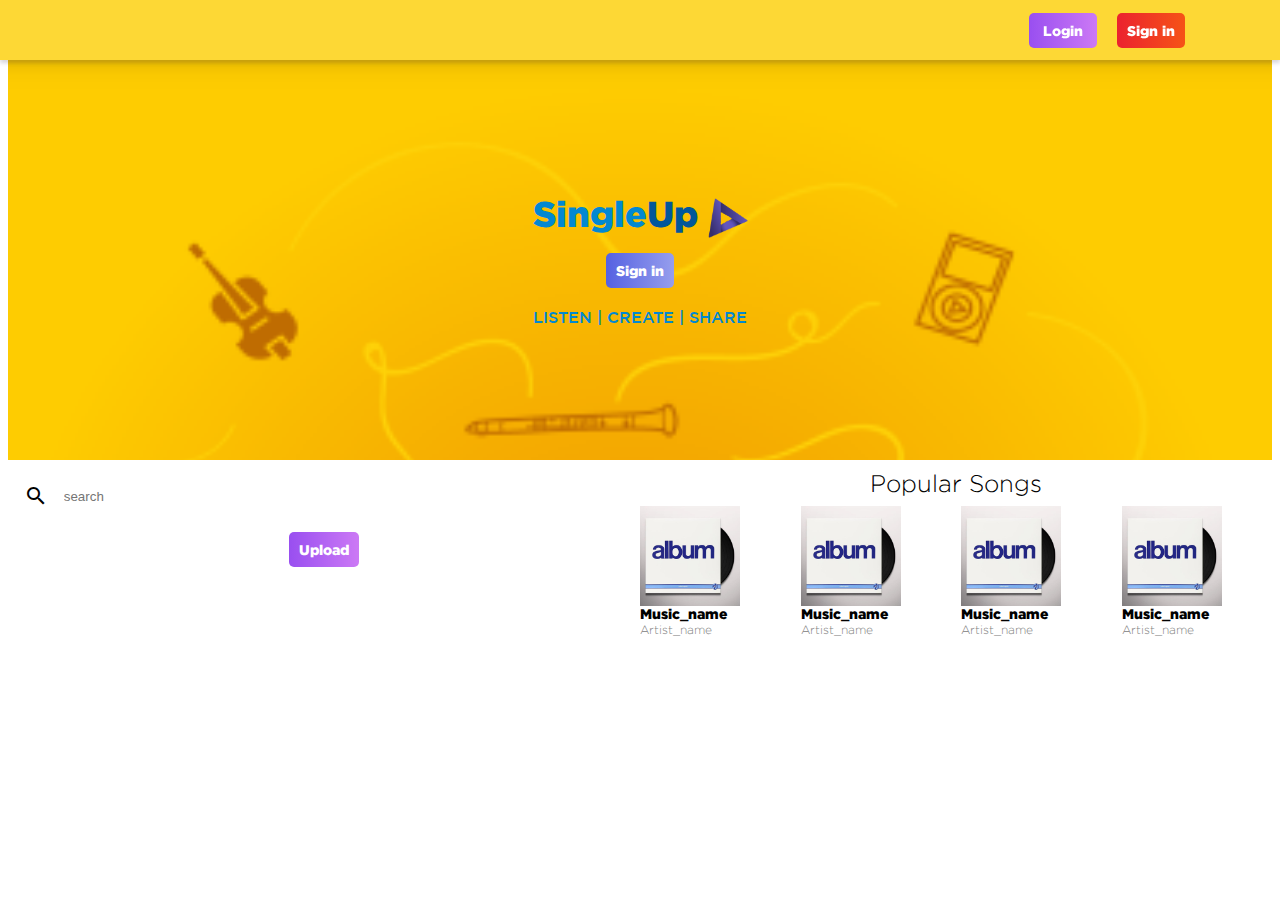
==== index.html @ a3024977 "first commit" ====
<!DOCTYPE html>
<html lang="en">
<head>
  <meta charset="UTF-8">
  <meta http-equiv="X-UA-Compatible" content="IE=edge">
  <meta name="viewport" content="width=device-width, initial-scale=1.0">
  <link rel="stylesheet" href="./index.css">
  <link href="https://fonts.googleapis.com/icon?family=Material+Icons"
      rel="stylesheet">
  <title>Single Up</title>
</head>
<body>
  <header class="header_container">
    <nav class="header_navbar">
      <ul class="header_navbar_ul">
        <div class="header_authentication_btns_container">
          <button class="btn_container btn_background_login" id="login_btn">
            <p class="btn_text">Login</p>
          </button>

          <button class="btn_container btn_background_register" id="signin_btn">
            <p class="btn_text">Sign in</p>
          </button>
        </div>
      </ul>
    </nav>
  </header>

  <div class="modal_display" id="modal_display">
    <p class="close_modal" id="close_modal">Close</p>

    <div class="modal_container">
      <div class="modal_content">
        <div class="modal_header">
          <img 
            class="modal_header_img"
            src="./images/avatar.png" 
            alt="avatar">
        </div>

        <p class="modal_content_title">Log into your account</p>
      
        <form class="form">
          <div class="input_container">
            <span class="material-icons input_icon">person</span>

            <input 
              type="text" 
              class="input_field"
              placeholder="email"
            >
          </div>

          <div class="input_container">
            <span class="material-icons input_icon">vpn_key</span>

            <input 
              type="password" 
              class="input_field"
              placeholder="password"
            >
          </div>


          <button class="modal_button_container">
            <p class="modal_button_text">Log in to your account</p>
          </button>

          <button class="modal_button_container_social_authentication modal_button_google">
            <img
              class="modal_button_img_social_authentication"
              src="./images/google_icon.svg" 
              alt="google icon"
            >

            <p class="modal_button_text_google">Sign in with google</p>
          </button>
        </form>
      </div>
    </div>
  </div>

  <div class="page_content">
    <div class="apresentation_container">
      <div class="apresentation_text_title_container">
        <h2 class="apresentation_text_title">Single</h2>
        <h2 class="apresentation_text_title_dark">Up</h2>

        <img
          class="apresentation_img"
          src="./images/logo.png" 
          alt="logo singleup"
        >
      </div>

      <button class="btn_container">
        <p class="btn_text">Sign in</p>
      </button>

      <p class="apresentation_text_description">LISTEN | CREATE | SHARE</p>
    </div>

    <div class="suggestions_container">
      <div class="search_container">
        <div class="input_container">
          <span class="material-icons nav_li_icon">search</span>
    
          <input 
            type="text" 
            class="input_field"
            placeholder="search"
          >
        </div>

        <button class="btn_container btn_background_upload">
          <p class="btn_text">Upload</p>
        </button>
      </div>

      <div class="popular_songs_container">
        <h5 class="popular_songs_text">Popular Songs</h5>

        <div class="cards_grid">
          <div class="card_container">
            <img
              class="card_img"
              src="./images/album_example.jpg" 
              alt="album image"
            >

            <p class="card_text_music">Music_name</p>
            <p class="card_text_artist">Artist_name</p>
          </div>

          <div class="card_container">
            <img
              class="card_img"
              src="./images/album_example.jpg" 
              alt="album image"
            >

            <p class="card_text_music">Music_name</p>
            <p class="card_text_artist">Artist_name</p>
          </div>

          <div class="card_container">
            <img
              class="card_img"
              src="./images/album_example.jpg" 
              alt="album image"
            >

            <p class="card_text_music">Music_name</p>
            <p class="card_text_artist">Artist_name</p>
          </div>

          <div class="card_container">
            <img
              class="card_img"
              src="./images/album_example.jpg" 
              alt="album image"
            >

            <p class="card_text_music">Music_name</p>
            <p class="card_text_artist">Artist_name</p>
          </div>
        </div>
      </div>
    </div>
  </div>
</body>
<script src="./index.js"></script>
</html>
---- index.css ----
/* Fonts */
@font-face {
  font-family: "Gotham";
  src: url("./fonts/Gotham/Gotham-Light.otf");
  font-style: normal;
  font-weight: 400;
  font-display: swap;
}

@font-face {
  font-family: "Gotham";
  src: url("./fonts/Gotham/GothamMedium.ttf");
  font-style: normal;
  font-weight: 500;
  font-display: swap;
}

@font-face {
  font-family: "Gotham";
  src: url("./fonts/Gotham/GothamMediumItalic.ttf");
  font-style: italic;
  font-weight: 500;
  font-display: swap;
}

@font-face {
  font-family: "Gotham";
  src: url("./fonts/Gotham/Gotham-Black.otf");
  font-style: normal;
  font-weight: bold;
  font-display: swap;
}

@font-face {
  font-family: "Gotham";
  src: url("./fonts/Gotham/GothamBoldItalic.otf");
  font-style: italic;
  font-weight: bold;
  font-display: swap;
}

/* HEADER */
.header_container {
  position: fixed;
  top: 0px;
  left: 0px;

  height: 60px;
  width: 100%;

  display: flex;
  flex-direction: row;
  justify-content: space-around;
  
  background-color: #fdd835;
  box-shadow: 0 3px 4px rgb(58 46 68 / 20%);
  border-bottom-color: transparent !important;
}

.header_navbar {
  height: 100%;
  width: 100%;

  display: flex;
  flex-direction: row;
  
  justify-content: flex-end;
  align-items: center;
}

.header_navbar_ul {
  margin-right: 15px;
}

.header_navbar_li {
  list-style-type: none;

  padding-left: .5rem;
  padding-right: 0 !important;
}

.header_authentication_btns_container {
  height: fit-content;
  
  display: grid;
  grid-template-columns: repeat(2, 1fr);
  gap: 20px;
}

@media (min-width: 770px) {
  .header_navbar_ul {
    margin-right: 95px;
  }
}

/* Button */
.btn_container {
  cursor: pointer;

  padding: 10px;
  
  border: none;
  border-radius: 5px;
  
  background-color: #5561e2;
  background-image: linear-gradient(90deg, #5561e2 0, #969eed 50%, #5561e2 100%);
  background-size: 200%;

  transition: 0.5s;
}

.btn_background_login {
  background-image: linear-gradient(90deg, #994FF0 0, #CC79F5 50%, #994FF0 100%);
}

.btn_background_register {
  background-image: linear-gradient(90deg, #EB222F 0, #F65316 50%, #EB222F 100%);
}

.btn_background_upload {
  background-image: linear-gradient(90deg, #994FF0 0, #CC79F5 50%, #994FF0 100%);
}

.btn_container:hover {
  opacity: 0.7;
}

.btn_container:focus {
  outline: none;
}

.btn_text {
  margin: 0;

  font-family: 'Gotham';
  font-size: 14px;
  font-weight: bold;
  color: #FFF;
}

/* Page_Content */
.page_content {
  height: calc(100vh - 60px);
  width: 100%;

  margin-top: 60px;
}

.apresentation_container {
  height: 400px;
  width: 100%;

  display: flex;
  flex-direction: column;
  justify-content: center;
  align-items: center;

  background-image: url("./images/background_image.png");
  background-repeat: no-repeat;
  background-size: cover;
}

.apresentation_text_title_container {
  display: flex;
  flex-direction: row;
  align-items: center;

  margin-bottom: 10px;
}

.apresentation_text_title {
  margin: 0;
  margin-bottom: 10px;

  text-align: center;

  font-family: "Gotham";
  font-size: 36px;
  font-weight: bold;

  color: #0288d1;
}

.apresentation_text_title_dark {
  margin: 0;
  margin-bottom: 10px;

  text-align: center;

  font-family: "Gotham";
  font-size: 36px;
  font-weight: bold;

  color: #01579b;
}

.apresentation_img {
  height: 40px;
  width: 40px;

  margin-left: 10px;
}

.apresentation_text_description {
  width: 60%;
  
  margin: 0;
  margin-top: 20px;

  text-align: center;

  font-family: 'Gotham';
  font-size: 16px;
  font-weight: 500;

  color: #0288d1;
}

.suggestions_container {
  width: 100%;

  display: grid;
  grid-template-columns: repeat(2, 1fr);
  justify-content: start;
  align-content: start;
}

.search_container {
  display: flex;
  flex-direction: column;
  align-items: center;
}

.popular_songs_container {
  display: flex;
  flex-direction: column;
}

.popular_songs_text {
  margin: 0;
  margin-top: 10px;

  text-align: center;

  font-family: 'Gotham';
  font-size: 24px;
  font-weight: 400;
}

@media (max-width: 600px) {
  .suggestions_container {
    grid-template-columns: 1fr;
  }
}

/* INPUT */
.input_container {
  width: 95%;
  height: fit-content;

  display: flex;
  flex-direction: row;
  align-items: center;
  justify-content: center;

  /* width: fit-content; */

  margin: 10px;
}

.input_field {
  height: 2.5rem;
  width: 100%;

  line-height: 26px;
  padding: .375rem 1rem;
  
  border: none;

  background-color: transparent;
}

.input_field:focus {
  box-shadow: 0 0 0 0;
  border: 0 none;
  outline: 0;
}

.input_icon {
  color: #838daa;
  transition: .5s;
}

/* CARD */
.cards_grid {
  width: 100%;

  margin-top: 10px;

  display: grid;
  grid-template-columns: repeat(auto-fit, minmax(100px, auto));
  gap: 10px;
}

.card_container {
  display: flex;
  flex-direction: column;

  width: fit-content;
}

.card_img {
  height: 100px;
  width: 100px;
}

.card_text_music {
  margin: 0;
  margin-bottom: 2px;

  font-family: 'Gotham';
  font-size: 14px;
  font-weight: bold;
}

.card_text_artist {
  margin: 0;

  font-family: 'Gotham';
  font-size: 12px;

  color: grey;
}

/* MODAL */
.modal_display {
  position: fixed;

  height: 100vh;
  width: 100%;

  display: none;
  flex-direction: column;
  justify-content: center;
  align-items: center;

  background: rgba(0, 0, 0, 0.3);
  transition: 5s;
}

.close_modal {
  position: absolute;
  top: 80px;
  right: 50px;

  cursor: pointer;
}

.modal_container {
  width: 100%;
  max-width: 430px;
  /* height: 200px; */

  border-radius: 12px;

  z-index: 1000;

  background-color: #FFF;
}

.modal_content {
  padding: 2rem;

  display: flex;
  flex-direction: column;
  align-items: center;
}

.modal_header {
  height: 90px;
  width: 100%;

  display: grid;
  justify-content: center;

  background-color: #5561e2;
  background-image: url(../../public/assets/images/geo-bg.png);
  background-repeat: no-repeat;
  background-size: cover;

  border: none;
  border-radius: 8px;
}

.modal_header_img {
  height: 80px;
  width: 80px;
  
  margin-top: 40px;
  
  border-radius: 50%;
}

.modal_content_title {
  margin-top: 35px;

  font-family: 'Gotham';
  font-weight: 500;
  color: #4f515b;
  font-size: 1.359em;
  
  text-align: center;
}

/* MODAL BUTTON */
.modal_button_container {
  width: 100%;
  min-height: 2.5rem;
  
  cursor: pointer;
  
  margin-top: 15px;
  padding: .375rem 2rem;
  padding-top: calc(.375rem + 1px);
  padding-bottom: calc(.375rem + 1px);
  
  background-color: #5561e2;
  background-image: linear-gradient(90deg, #5561e2 0, #969eed 50%, #5561e2 100%);
  background-size: 200%;
  
  border: none;
  border-radius: 10px;
  
  text-align: center;
  font-weight: normal;
  text-decoration: none;
  color: #fff;

  box-shadow: 0 1px 2px 0 rgb(85 97 226 / 50%);
}

.modal_button_container_social_authentication {
  width: 100%;
  min-height: 2.5rem;

  display: flex;
  flex-direction: row;
  justify-content: center;
  align-items: center;
  
  cursor: pointer;
  
  margin-top: 15px;
  padding: .375rem 2rem;
  padding-top: calc(.375rem + 1px);
  padding-bottom: calc(.375rem + 1px);
  
  background-color: #5561e2;
  background-image: linear-gradient(90deg, #5561e2 0, #969eed 50%, #5561e2 100%);
  background-size: 200%;
  
  border: none;
  border-radius: 10px;
  
  text-align: center;
  font-weight: normal;
  text-decoration: none;
  color: #fff;

  box-shadow: 0 1px 2px 0 rgb(85 97 226 / 50%);
}

.modal_button_google {
  background-color: #FFF;
  background-image: none;
  border-style: solid;
  border-width: 1px;
  border-color: #333;
}

.modal_button_img_social_authentication {
  height: 20px;
  width: 20px;

  margin-right: 10px;
}

.modal_button_text {
  margin: 0;

  text-align: center;
  font-family: 'Gotham';
  font-size: 14px;

  color: #FFF;
}

.modal_button_text_google {
  margin: 0;

  text-align: center;
  font-family: 'Gotham';
  font-size: 14px;

  color: #333;
}

/* FORM */
.form {
  width: 80%;

  display: flex;
  flex-direction: column;
  align-items: center;
}
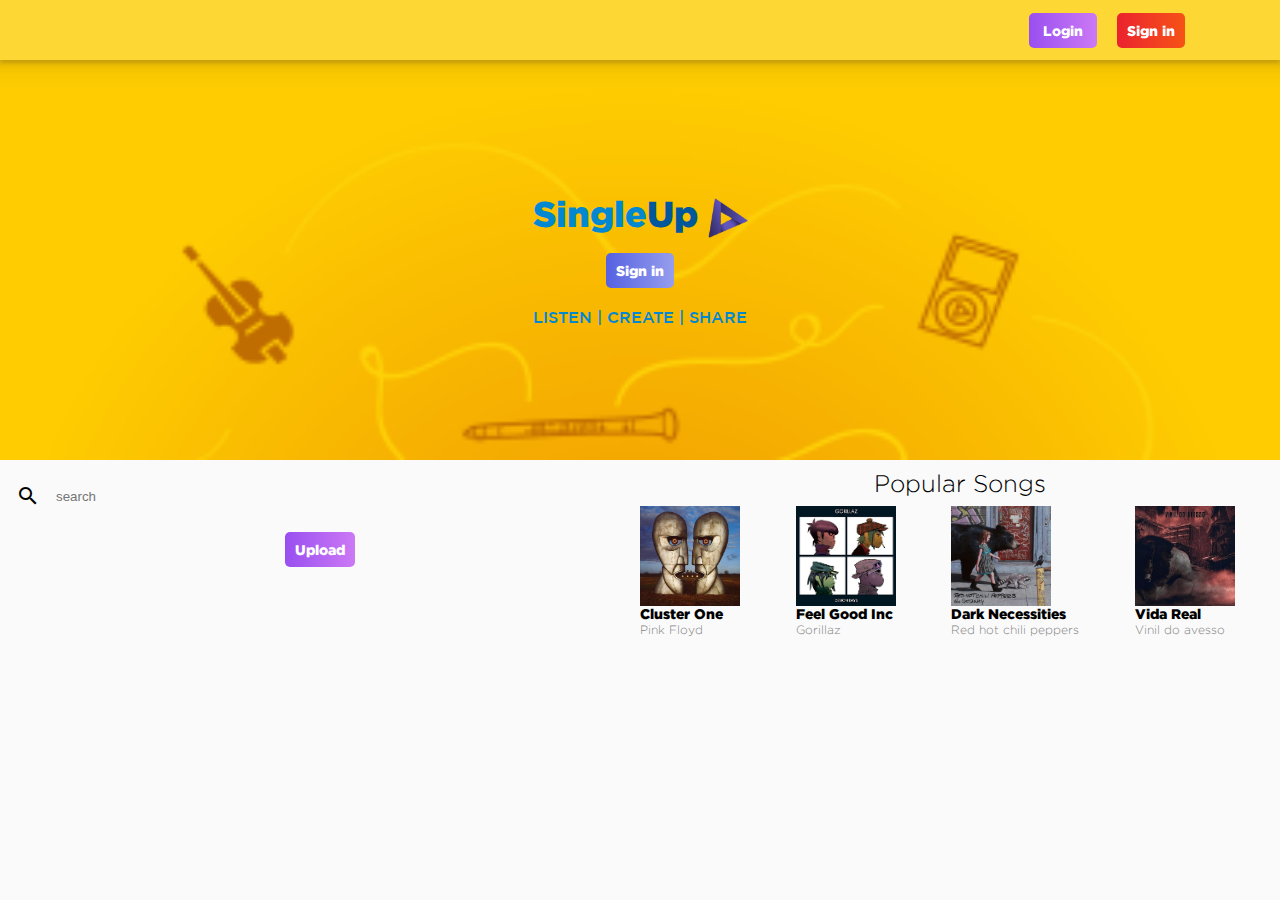
==== commit b1e41f32: "images update" ====
--- a/index.html
+++ b/index.html
@@ -5,6 +5,7 @@
   <meta http-equiv="X-UA-Compatible" content="IE=edge">
   <meta name="viewport" content="width=device-width, initial-scale=1.0">
   <link rel="stylesheet" href="./index.css">
+  <link rel="stylesheet" href="./global.css">
   <link href="https://fonts.googleapis.com/icon?family=Material+Icons"
       rel="stylesheet">
   <title>Single Up</title>
@@ -34,7 +35,7 @@
         <div class="modal_header">
           <img 
             class="modal_header_img"
-            src="./images/avatar.png" 
+            src="./images/generic_people.jpeg" 
             alt="avatar">
         </div>
 
@@ -124,45 +125,45 @@
           <div class="card_container">
             <img
               class="card_img"
-              src="./images/album_example.jpg" 
+              src="./images/album_image1.jpg" 
               alt="album image"
             >
 
-            <p class="card_text_music">Music_name</p>
-            <p class="card_text_artist">Artist_name</p>
+            <p class="card_text_music">Cluster One</p>
+            <p class="card_text_artist">Pink Floyd</p>
           </div>
 
           <div class="card_container">
             <img
               class="card_img"
-              src="./images/album_example.jpg" 
+              src="./images/album_image2.jpg" 
               alt="album image"
             >
 
-            <p class="card_text_music">Music_name</p>
-            <p class="card_text_artist">Artist_name</p>
+            <p class="card_text_music">Feel Good Inc</p>
+            <p class="card_text_artist">Gorillaz</p>
           </div>
 
           <div class="card_container">
             <img
               class="card_img"
-              src="./images/album_example.jpg" 
+              src="./images/album_image3.jpg" 
               alt="album image"
             >
 
-            <p class="card_text_music">Music_name</p>
-            <p class="card_text_artist">Artist_name</p>
+            <p class="card_text_music">Dark Necessities</p>
+            <p class="card_text_artist">Red hot chili peppers</p>
           </div>
 
           <div class="card_container">
             <img
               class="card_img"
-              src="./images/album_example.jpg" 
+              src="./images/album_image4.jpg" 
               alt="album image"
             >
 
-            <p class="card_text_music">Music_name</p>
-            <p class="card_text_artist">Artist_name</p>
+            <p class="card_text_music">Vida Real</p>
+            <p class="card_text_artist">Vinil do avesso</p>
           </div>
         </div>
       </div>
--- a/global.css
+++ b/global.css
@@ -0,0 +1,8 @@
+html,
+body {
+  padding: 0;
+  margin: 0;
+  font-family: -apple-system, BlinkMacSystemFont, Segoe UI, Roboto, Oxygen,
+    Ubuntu, Cantarell, Fira Sans, Droid Sans, Helvetica Neue, sans-serif;
+  background-color: #FAFAFA;
+}